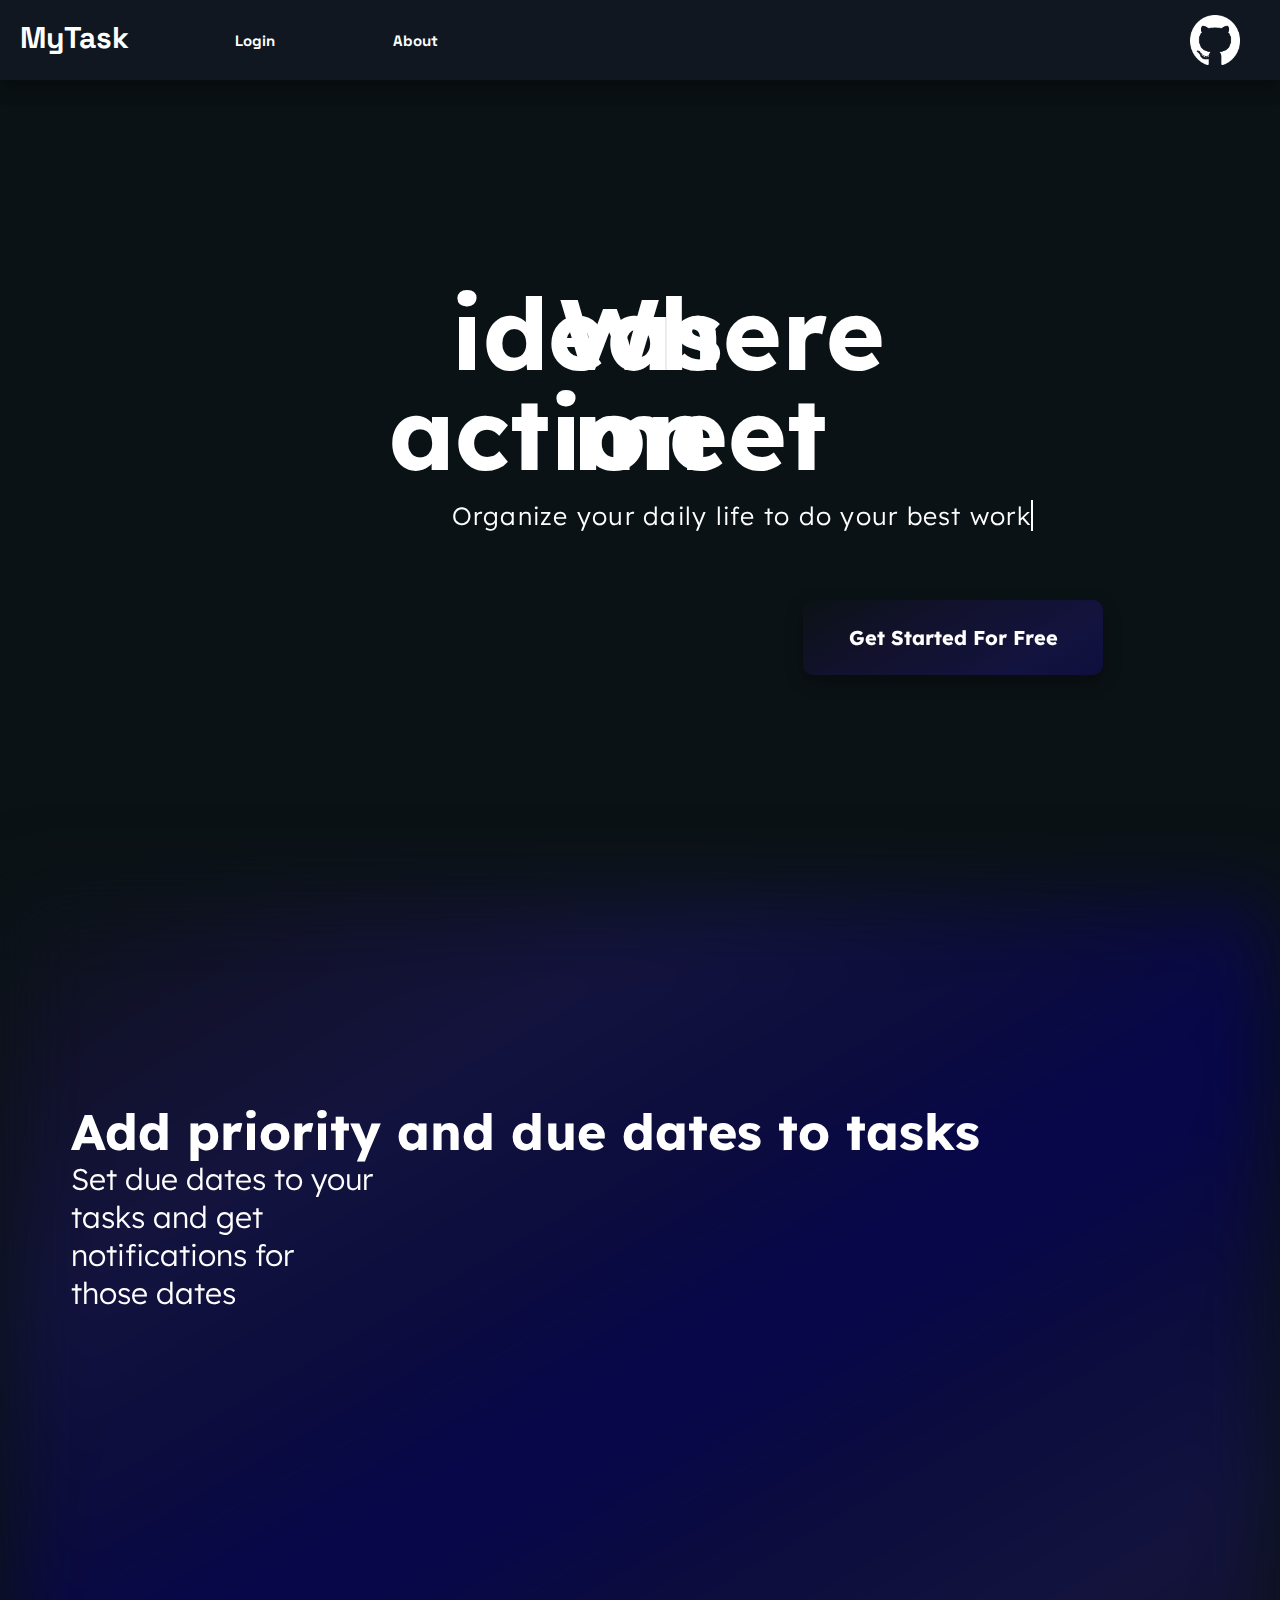
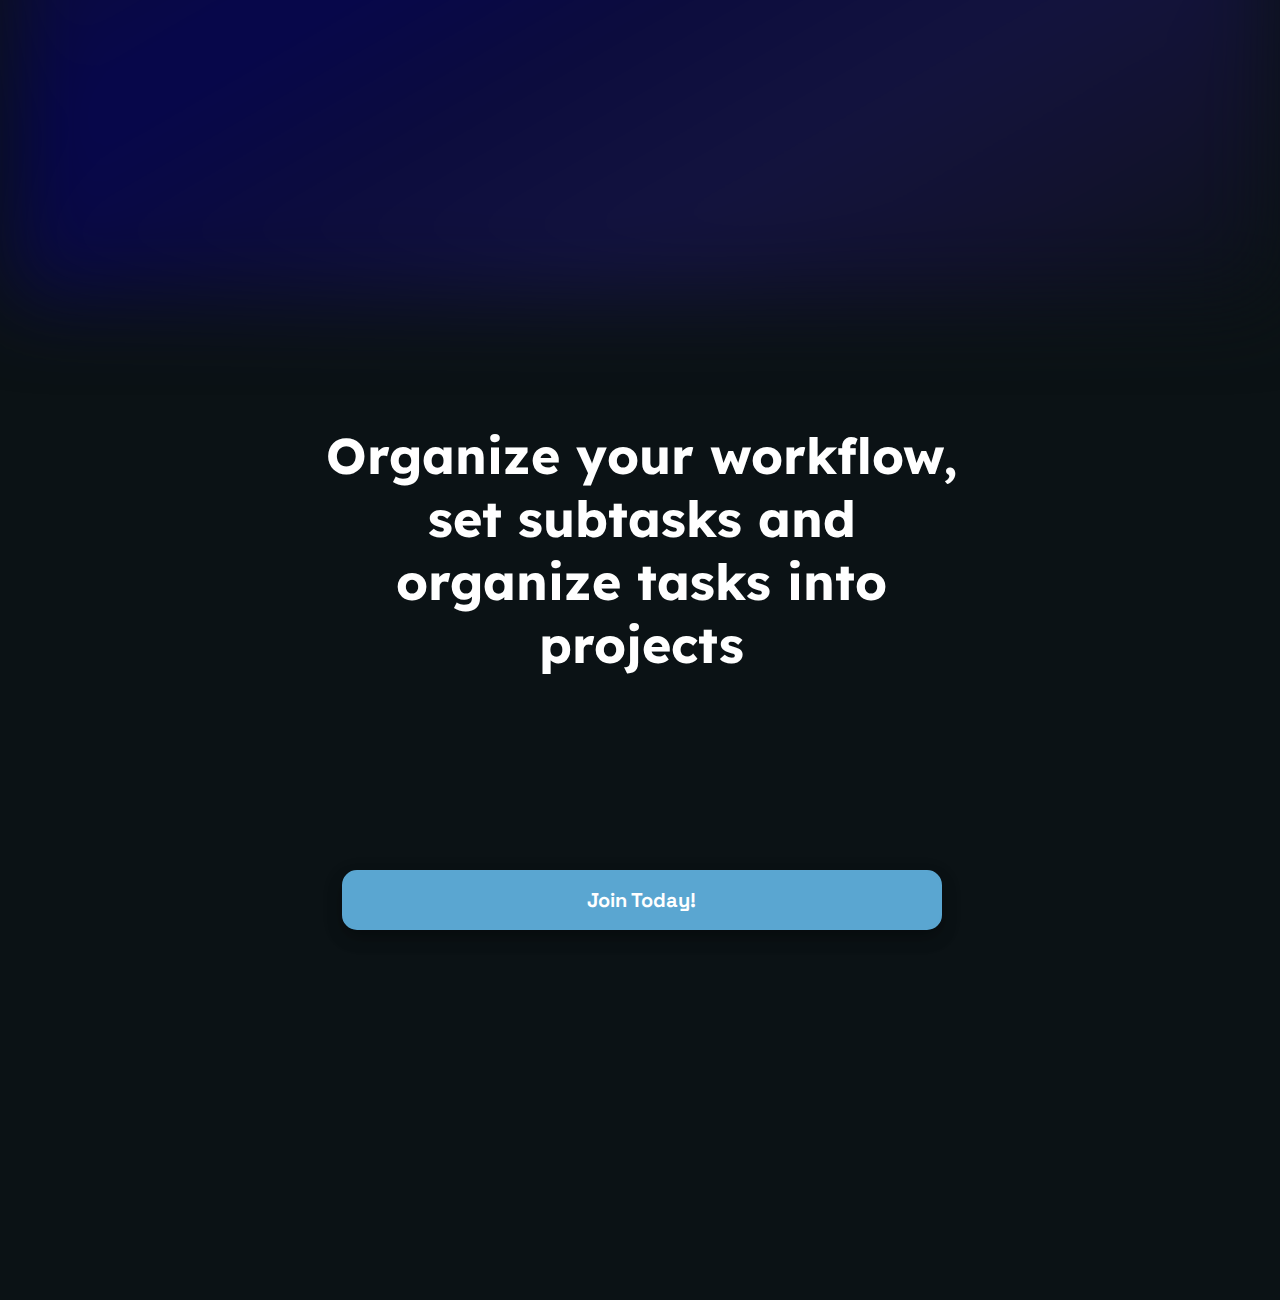
==== home.html @ af8928d4 "update" ====
<!DOCTYPE html>
<html lang="en">
<head>
    <meta charset="UTF-8">
    <meta name="viewport" content="width=device-width, initial-scale=1.0">
    <link rel="stylesheet" href="homestyle.css"/>
    <link rel="icon" type="image/x-icon" href="imgs/logo.png">
    <title>MyTask.com</title>
</head>
<body>

    <nav id="homenav">
        <p id="navtitle">MyTask</p>
        <a href="register.html">
        <button id="login">Login</button>
        </a>
        <a href="https://github.com/presigues">
            <img id="git" src="kindpng_1280233.png">
            </a>
            <a href="">
                <button id="about">About</button>
                </a>
    </nav>
    <section id="abouts">

    <p id="welcome1">Where</p>
    <p id="welcome2">ideas</p>
    <p id="welcome3">meet</p>
    <p id="welcome4">action</p>

    <p id="info1">Organize your daily life to do your best work</p>
<a href="register.html">
    <button id="try">Get Started For Free</button>
</a>
    
    </section>

    <section id="infostuff">

    </section>

    <section id="infoinfo">
        <p id="info2">Add priority and due dates to tasks</p>
        <p id="infoinfo2">Set due dates to your tasks and get notifications for those dates</p>

    
<a href="register.html">
    <button id="join">Join Today!</button>
    </a>
    </section>

    <section id="infoinfo1">
<p id="info3">Organize your workflow, set subtasks and organize tasks into projects</p>

    </section>
</body>
</html>
---- homestyle.css ----
@font-face { font-family: pixel; src: url("SpaceGrotesk-Bold.ttf"); }
@font-face { font-family: lexend; src: url("Lexend-Bold.ttf"); }
@font-face { font-family: lexendlight; src: url("Lexend-Light.ttf"); }

body{
    background-color: #0b1215;
}

#homenav{
    background-color: #101720;
    width: 100%;
    height: 100px;
   
    position: absolute;
    left: 0px;
    top: -20px;
    box-shadow: 0 8px 16px 0 rgba(0,0,0,0.2), 0 6px 20px 0 rgba(0,0,0,0.19);
}

#navtitle{
    font-family: pixel;
    color: white;
    font-size: 30px;
    position: absolute;
    left: 20px;
    top: 8px;
}

#login{
    background-color: #101720;
    border: 2px solid #101720;
    width: 150px;
    height: 50px;
    color: #ffffff;
    border-radius: 15px;
    position: absolute;
    font-size: 15px;
    font-family: pixel;
    left: 180px;
    top:35px;
    transition-duration: 0.4s;
    
}

#login:hover{
    background-color: #0b1215;
    border: 2px solid #0b1215;
}

#git{
    width: 50px;
    height: 50px;
    position: fixed;
    right: 40px;
    top: 15px;
}

#about{
    background-color: #101720;
    border: 2px solid #101720;
    width: 150px;
    height: 50px;
    color: #ffffff;
    border-radius: 15px;
    position: absolute;
    font-size: 15px;
    font-family: pixel;
    left: 340px;
    top:35px;
    transition-duration: 0.4s;
    
}

#about:hover{
    background-color: #0b1215;
    border: 2px solid #0b1215;
}

#abouts{
    width: 99%;
    height: 900px;
    position: absolute;
    top: 100px;
    
}

#welcome1{
    font-family: lexend;
    font-size: 100px;
    color: white;
    position: absolute;
    top: 70px;
    left: 12%;
    margin-left: 400px;
    margin-right: 400px;
    
    text-align: center;
    transition-duration: 0.3s;
    transition-property: transform;
    transition-timing-function: ease;
    transition-delay: 0s;

    transition: transform 0.3s;

    animation: shift 500ms ease-in-out;
}
#welcome2{
    font-family: lexend;
    font-size: 100px;
    color: white;
    position: absolute;
    top: 70px;
    right: 12%;
    margin-left: 400px;
    margin-right: 400px;
    
    text-align: center;
    transition-duration: 0.3s;
    transition-property: transform;
    transition-timing-function: ease;
    transition-delay: 0s;

    transition: transform 0.3s;

    animation: shift 800ms ease-in-out;
}
#welcome3{
    font-family: lexend;
    font-size: 100px;
    color: white;
    position: absolute;
    top: 170px;
    left: 13%;
    margin-left: 400px;
    margin-right: 400px;
    
    text-align: center;
    transition-duration: 0.3s;
    transition-property: transform;
    transition-timing-function: ease;
    transition-delay: 0s;

    transition: transform 0.3s;

    animation: shift 1200ms ease-in-out;
}

#welcome4{
    font-family: lexend;
    font-size: 100px;
    color: white;
    position: absolute;
    top: 170px;
    right: 13%;
    margin-left: 400px;
    margin-right: 400px;
    
    text-align: center;
    transition-duration: 0.3s;
    transition-property: transform;
    transition-timing-function: ease;
    transition-delay: 0s;

    transition: transform 0.3s;

    animation: shift 1400ms ease-in-out;
}

@keyframes shift {
    0%{
        filter: blur(40px);
        opacity: 0;
    
    }
    100%{
        filter: blur(0px);
        opacity: 1;
        
    }
    
}

#info1{
    font-family: lexendlight;
    font-size: 25px;
    color: white;
    position: absolute;
    top: 400px;
    left: 35%;
    overflow: hidden; 
  border-right: .10em solid #ffffff; 
  white-space: nowrap;
  margin: 0 auto; 
  letter-spacing: .05em; 
  animation: 
    typing 2s steps(40, end),
    blink-caret .75s step-end infinite;
}
    
@keyframes typing {
    from { width: 0 }
    to { width: 590px }
  }
  @keyframes blink-caret {
    from, to { border-color: transparent }
    50% { border-color: #ffffff; }
  }

#info2{
    font-family: lexend;
    font-size: 50px;
    color: white;
    position: absolute;
    top: 150px;
    left: 5%;
    
}

#infoinfo2{
    font-family: lexendlight;
    font-size: 30px;
    color: white;
    position: absolute;
    top: 230px;
    left: 5%;
    margin-right: 900px;
}

#info3{
    font-family: lexend;
    font-size: 50px;
    color: white;
    position: absolute;
    top: 200px;
    left: 50%;
    text-align: center;
    transform: translate(-50%, -50%);
    
}

#join{
    background-color: #5AA6D1;
    border: 2px solid #5AA6D1;
    width: 600px;
    height: 60px;
    color: #ffffff;
    border-radius: 15px;
    position: absolute;
    font-size: 20px;
    font-family: pixel;
    left: 50%;
    top:1600px;
    transition-duration: 0.4s;
    transform: translate(-50%, -50%);
    box-shadow: 0 8px 16px 0 rgba(0,0,0,0.2), 0 6px 20px 0 rgba(0,0,0,0.19);
    
}

#join:hover{
    background-color: #3B89BA;
    border: 2px solid #3B89BA;
}

#try{
    background-image: linear-gradient(150deg, #0b1215,#12122e, #13133f, #0c0c3d, #06064d , #0c0c3d , #13133f ,#12122e , #0b1215);
    background-size: 400%;
    font-family: lexend;
    font-size: 20px;
    color: white;
    width: 300px;
    height: 75px;
    border: transparent;
    border-radius: 10px;
    position: absolute;
    left: 795px;
    top: 500px;
   

    box-shadow: 0 8px 16px 0 rgba(0,0,0,0.2), 0 6px 20px 0 rgba(0,0,0,0.19);
   
}



@keyframes introeff {
    0%{
        opacity: 0;
        filter: blur(40px);
    }

    100%{
        opacity: 1;
        filter: blur(0px);
    }
}

#try:hover{
    animation: bg-animation 1s ease-in-out infinite alternate;
}

@keyframes bg-animation {
    0% {
        background-position: left;
    }
    100% {
        background-position: right;
    }
}

#infostuff{
    width: 99%;
    height: 1000px;
    position: absolute;
    top: 900px;
    background-image: linear-gradient(150deg, #0b1215,#12122e, #13133f, #0c0c3d, #06064d , #0c0c3d , #13133f ,#12122e , #0b1215);
   filter: blur(40px);
   z-index: -1;
}

#infoinfo{
    width: 99%;
    height: 1000px;
    position: absolute;
    top: 900px;
    z-index: 1;

}

#infoinfo1{
    width: 99%;
    height: 1000px;
    position: absolute;
    top: 1900px;
    z-index: 1;
}
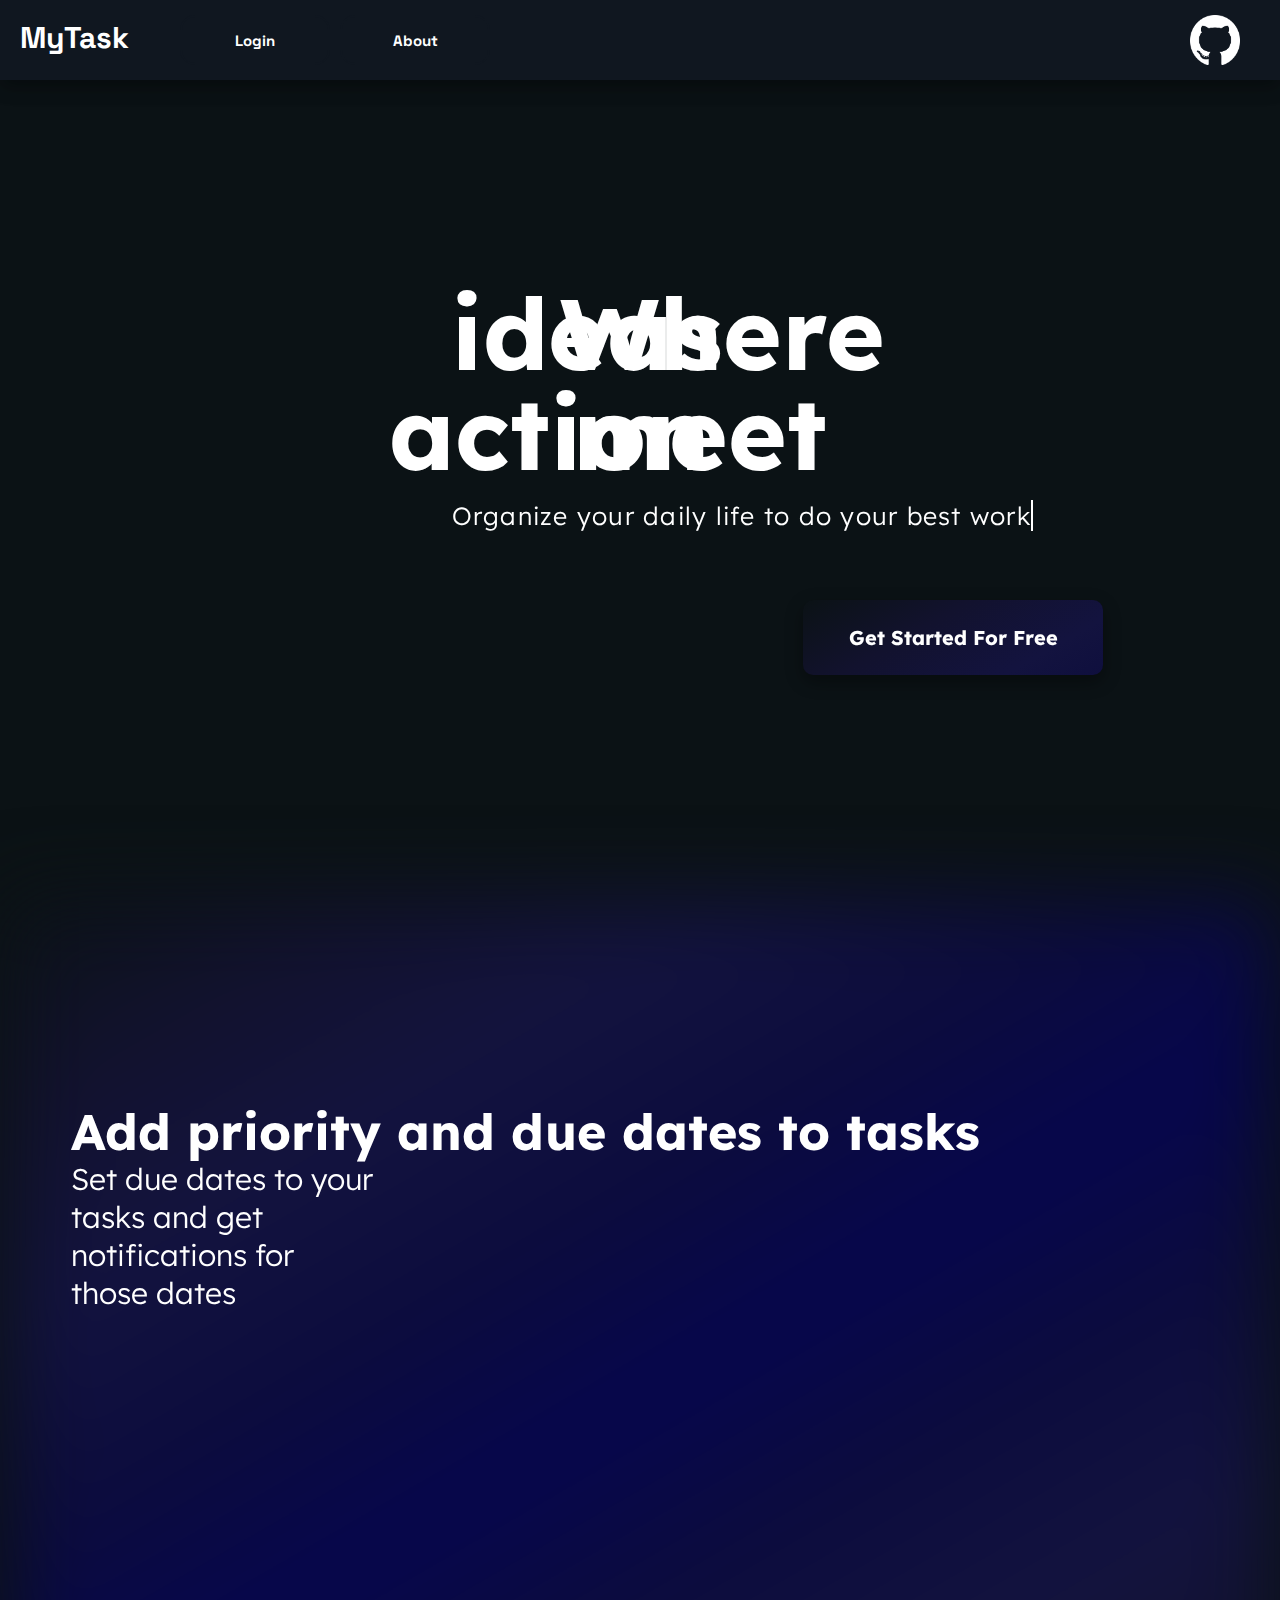
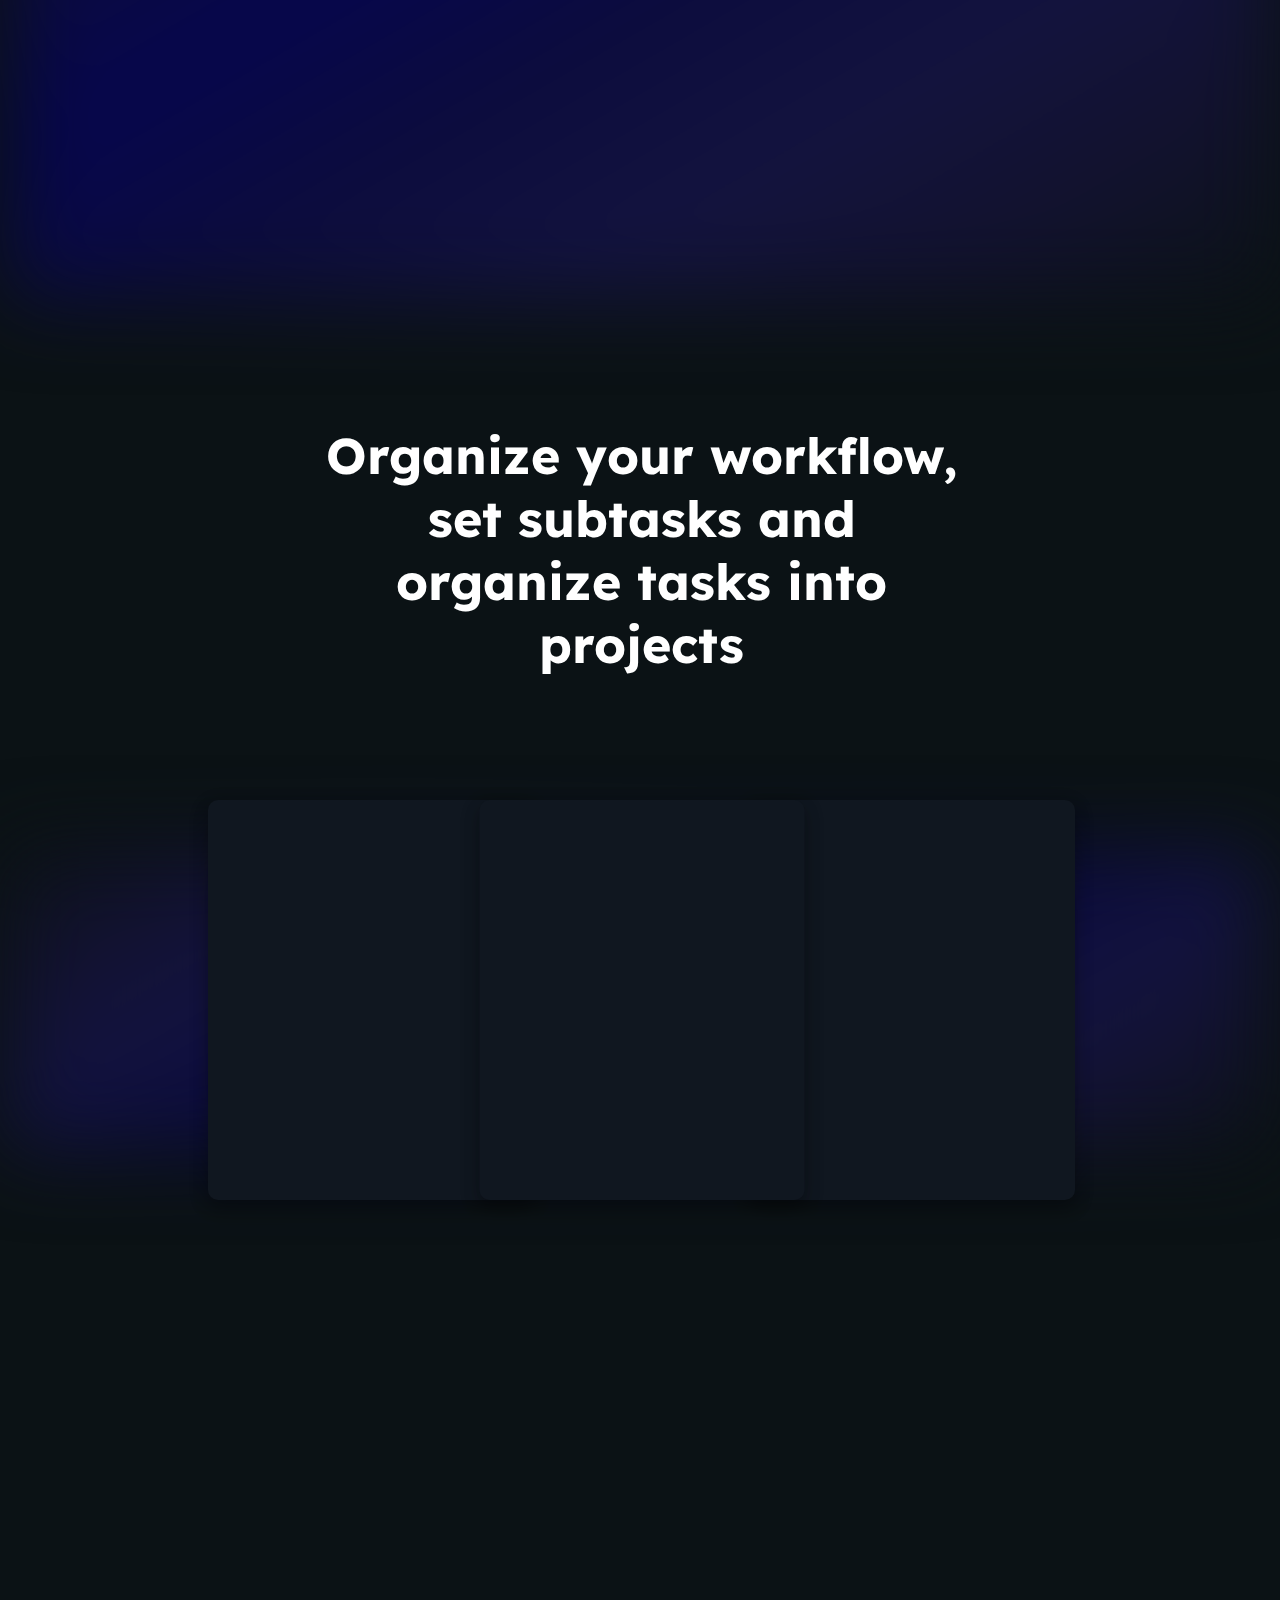
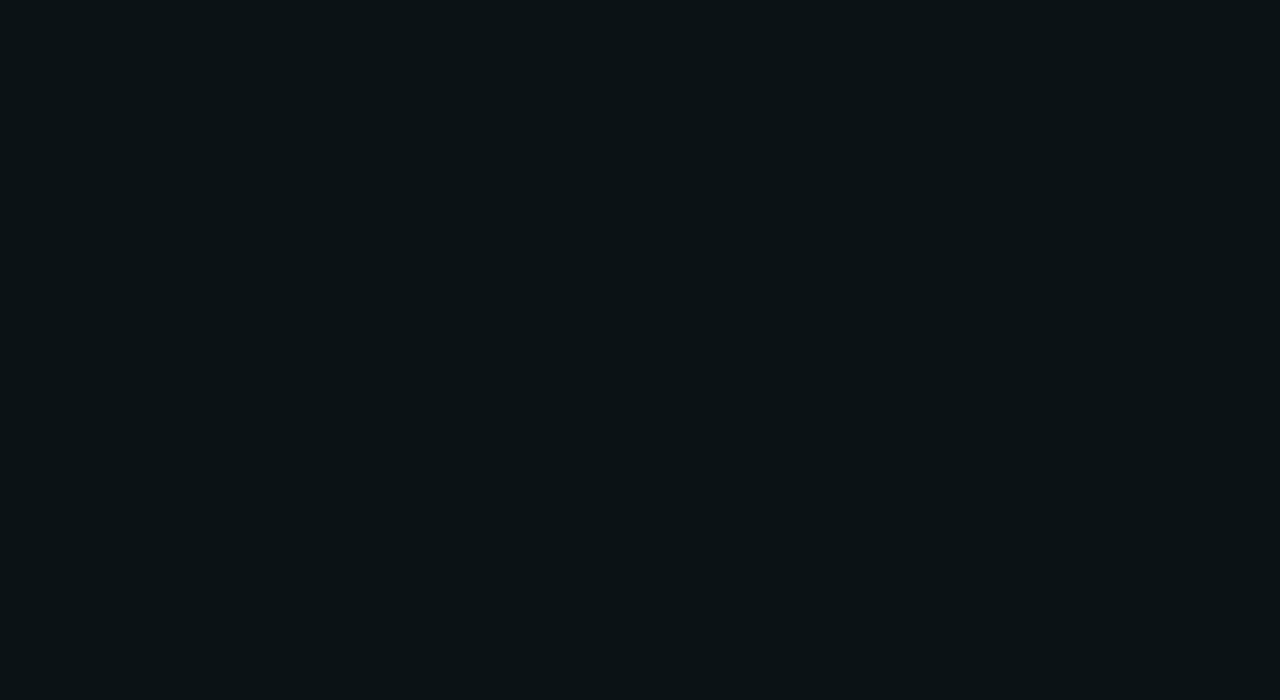
==== commit 523be8e7: "update" ====
--- a/home.html
+++ b/home.html
@@ -10,7 +10,9 @@
 <body>
 
     <nav id="homenav">
+        <a href="home.html">
         <p id="navtitle">MyTask</p>
+        </a>
         <a href="register.html">
         <button id="login">Login</button>
         </a>
@@ -44,13 +46,27 @@
         <p id="infoinfo2">Set due dates to your tasks and get notifications for those dates</p>
 
     
-<a href="register.html">
-    <button id="join">Join Today!</button>
-    </a>
+
     </section>
 
     <section id="infoinfo1">
 <p id="info3">Organize your workflow, set subtasks and organize tasks into projects</p>
+ <div id="panel1"></div>
+
+ <div id="mainpanel1">
+
+ </div>
+ <div id="mainpanel2">
+    
+ </div>
+ <div id="mainpanel3">
+    
+ </div>
+    </section>
+
+    <section id="infoinforeal2">
+
+       
 
     </section>
 </body>
--- a/homestyle.css
+++ b/homestyle.css
@@ -332,4 +332,57 @@
     position: absolute;
     top: 1900px;
     z-index: 1;
+}
+
+#infoinforeal2{
+    width: 99%;
+    height: 1000px;
+    position: absolute;
+    top: 2900px;
+    z-index: 1;
+
+}
+
+#panel1{
+    background-image: linear-gradient(150deg, #0b1215,#12122e, #13133f, #0c0c3d, #06064d , #0c0c3d , #13133f ,#12122e , #0b1215);
+    width: 99%;
+    height: 300px;
+    filter: blur(40px);
+    position: absolute;
+    top: 550px;
+
+}
+
+#mainpanel1{
+    background-color: #101720;
+    width: 325px;
+    height: 400px;
+    border-radius: 10px;
+    box-shadow: 0 8px 16px 0 rgba(0,0,0,0.2), 0 6px 20px 0 rgba(0,0,0,0.19);
+    position: absolute;
+    left: 200px;
+    top: 500px;
+}
+
+#mainpanel2{
+    background-color: #101720;
+    width: 325px;
+    height: 400px;
+    border-radius: 10px;
+    box-shadow: 0 8px 16px 0 rgba(0,0,0,0.2), 0 6px 20px 0 rgba(0,0,0,0.19);
+    position: absolute;
+    right: 200px;
+    top: 500px;
+}
+
+#mainpanel3{
+    background-color: #101720;
+    width: 325px;
+    height: 400px;
+    border-radius: 10px;
+    box-shadow: 0 8px 16px 0 rgba(0,0,0,0.2), 0 6px 20px 0 rgba(0,0,0,0.19);
+    position: absolute;
+    left: 50%;
+    top: 500px;
+    transform: translate(-50%);
 }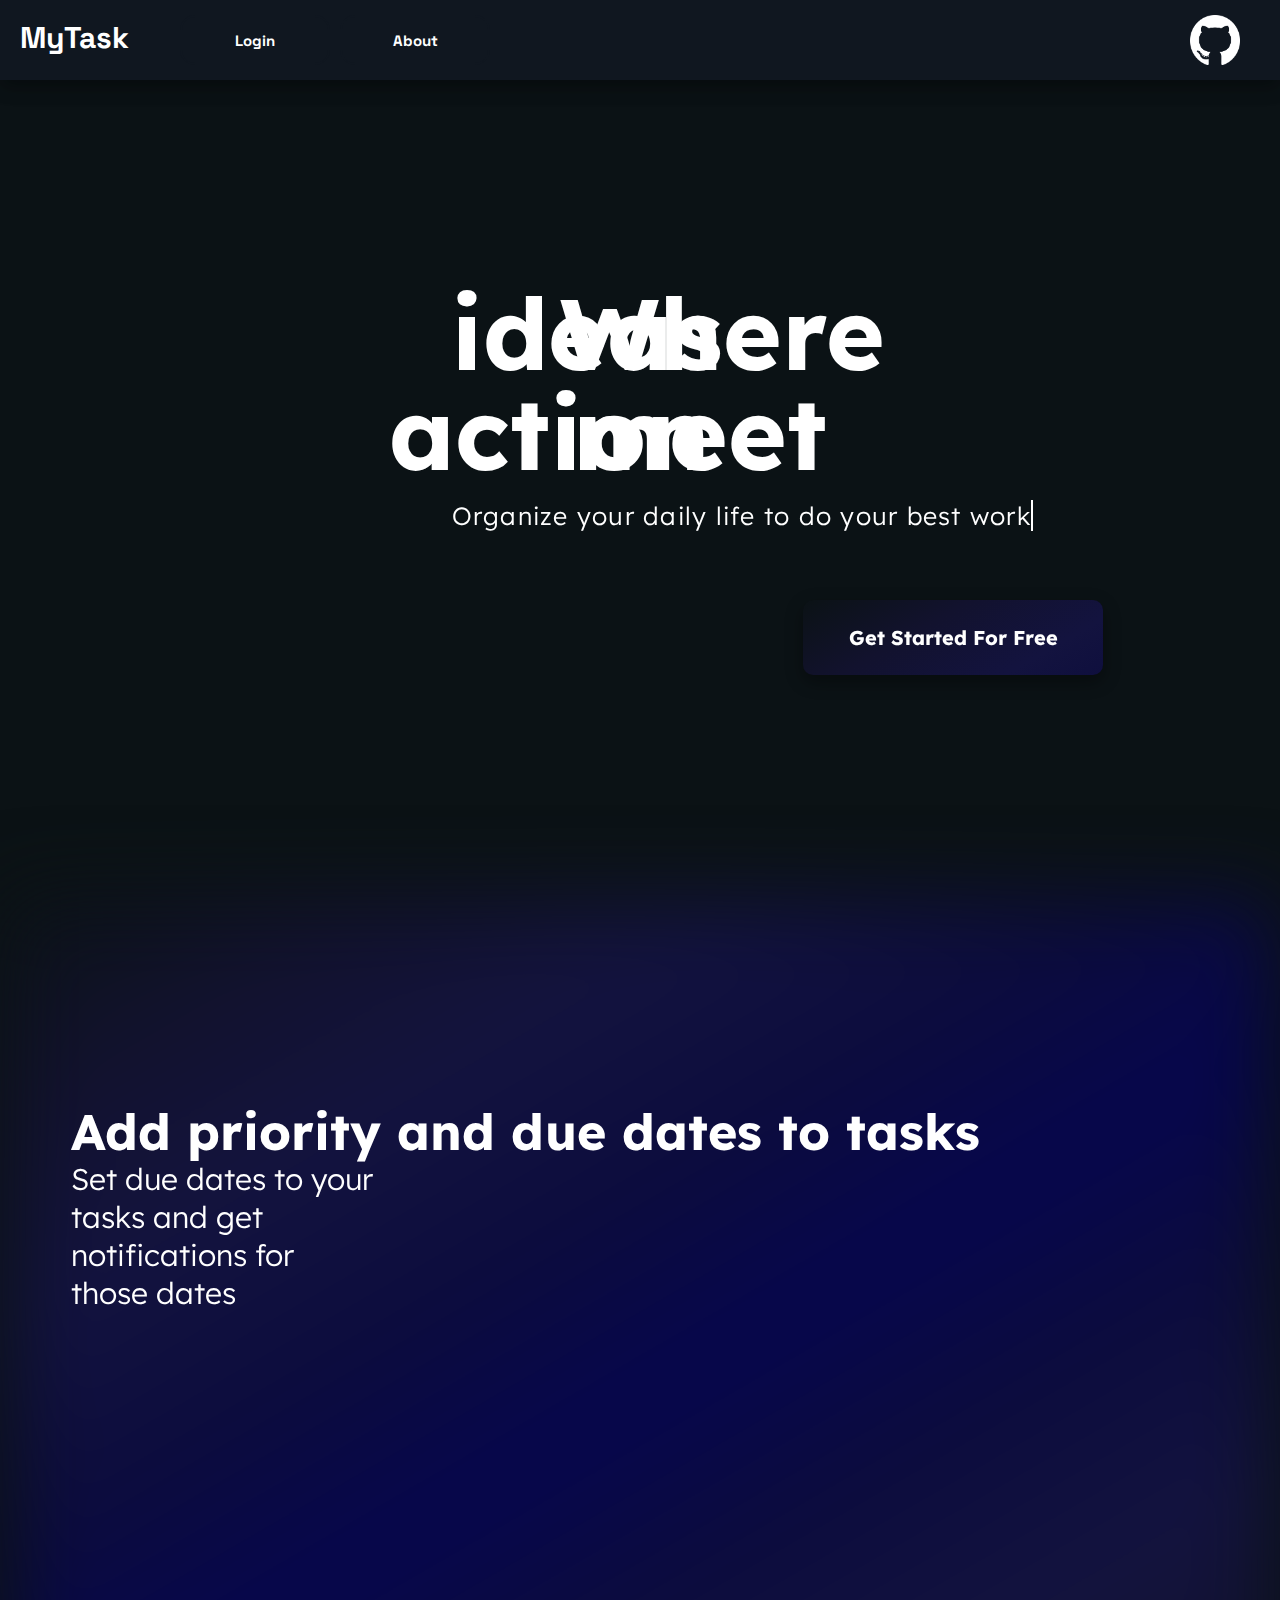
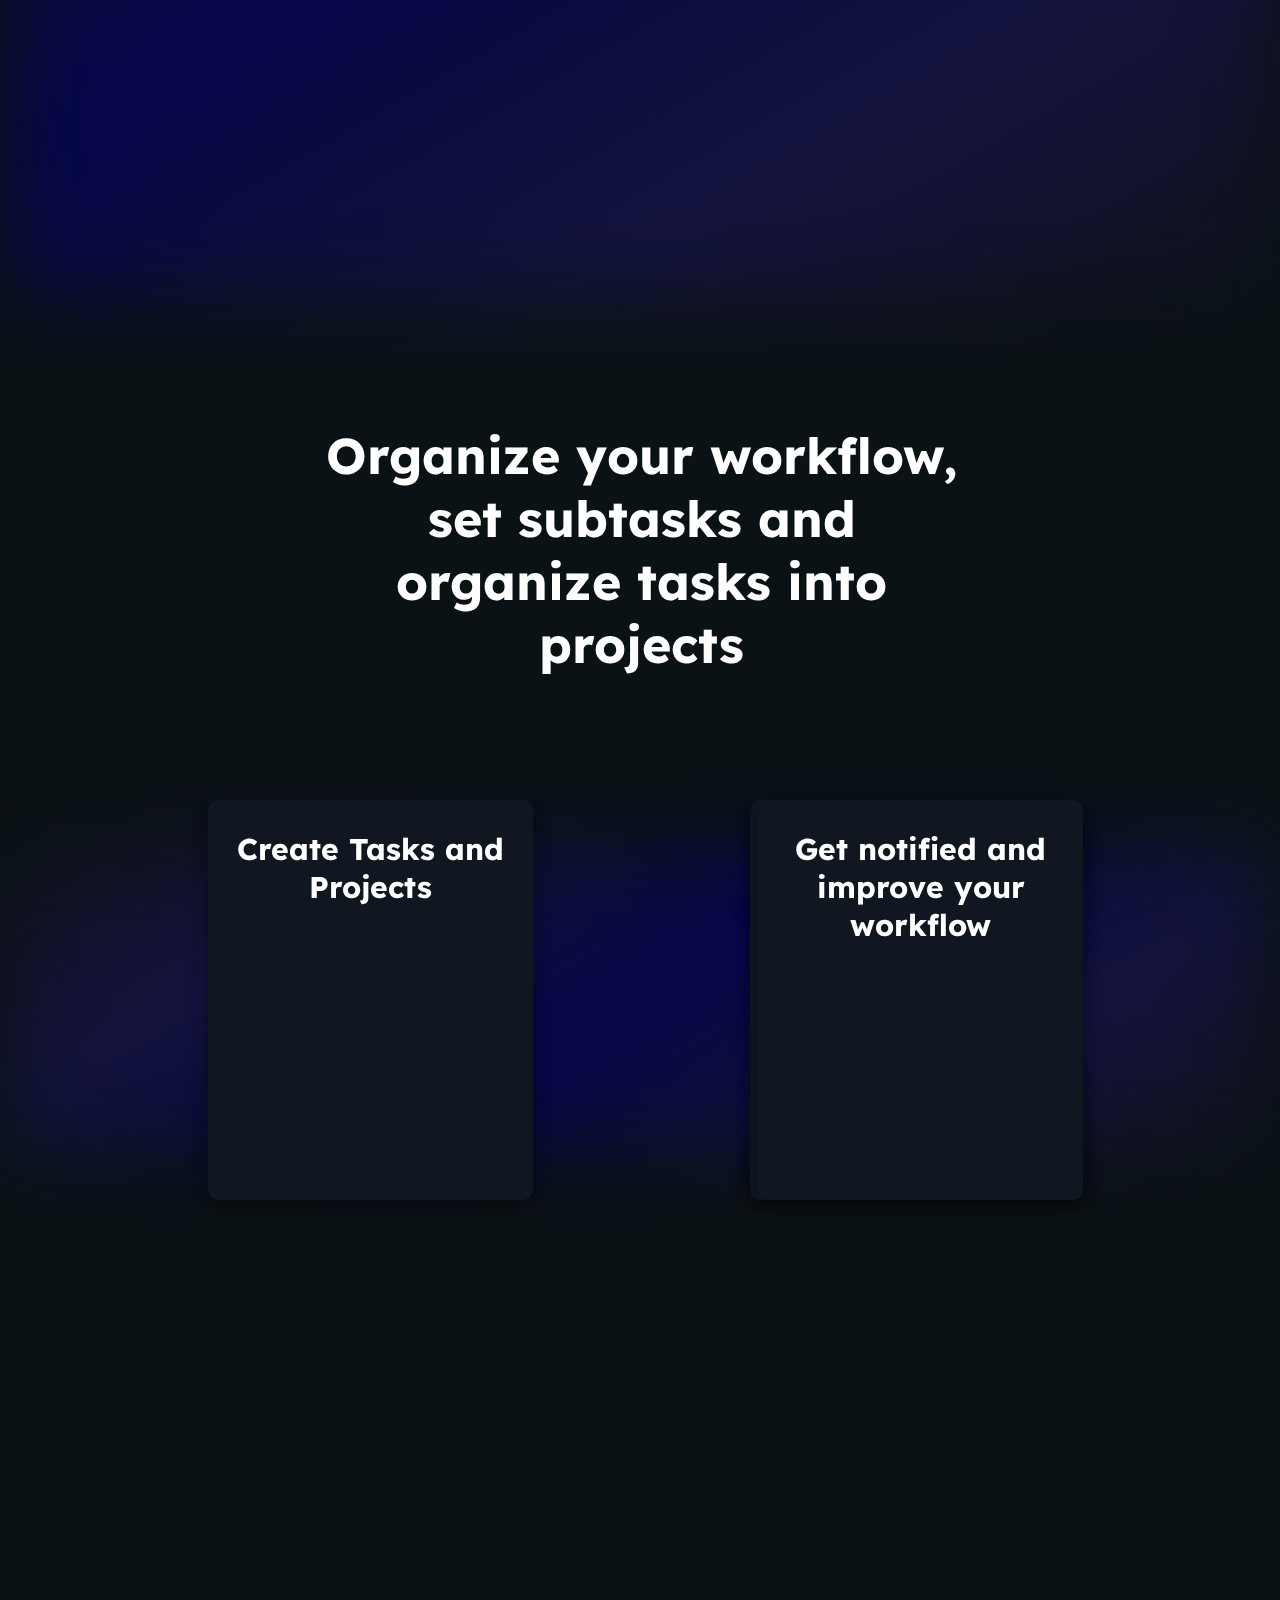
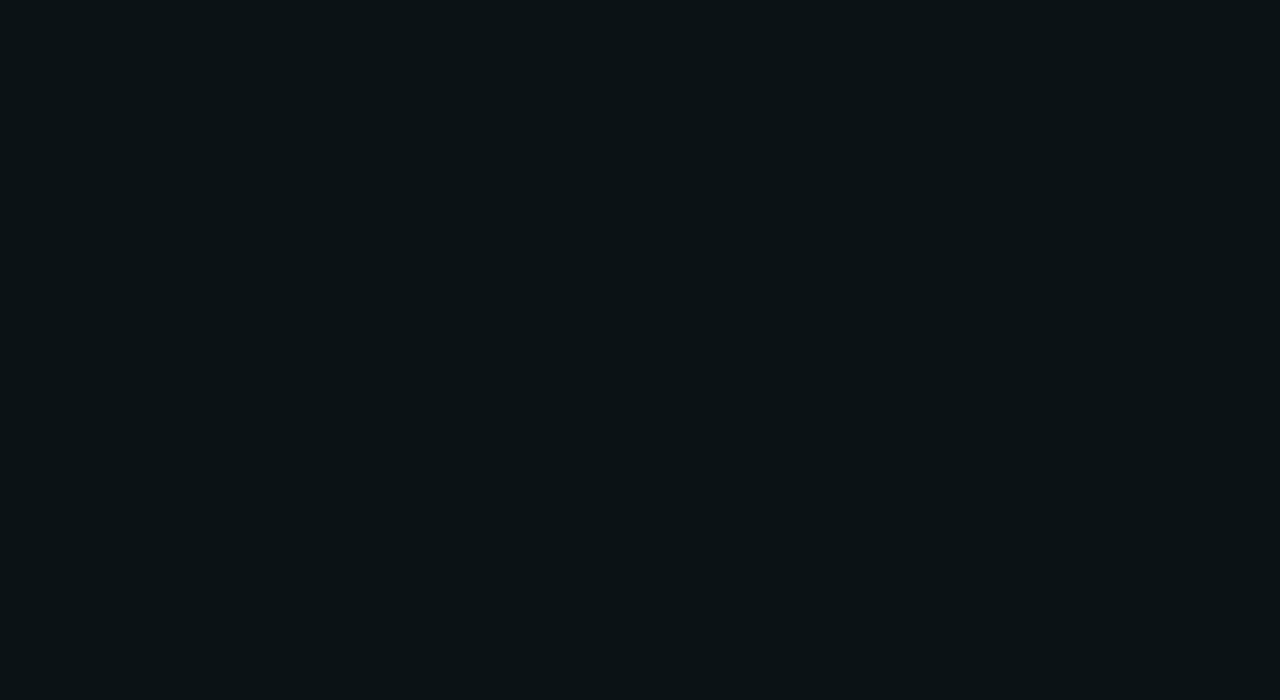
==== commit ebcb480d: "update" ====
--- a/home.html
+++ b/home.html
@@ -54,13 +54,13 @@
  <div id="panel1"></div>
 
  <div id="mainpanel1">
-
+<p id="explain1">Create Tasks and Projects</p>
  </div>
  <div id="mainpanel2">
-    
+    <p id="explain2">Set Prority and Due Dates to those tasks</p>
  </div>
  <div id="mainpanel3">
-    
+    <p id="explain3">Get notified and improve your workflow</p>
  </div>
     </section>
 
--- a/homestyle.css
+++ b/homestyle.css
@@ -362,6 +362,15 @@
     position: absolute;
     left: 200px;
     top: 500px;
+    transition-duration: 0.3s;
+    transition-property: transform;
+    transition-timing-function: ease;
+    transition-delay: 0s;
+
+    transition: transform 0.3s;
+}
+#mainpanel1:hover{
+    transform: translateY(-10px);
 }
 
 #mainpanel2{
@@ -373,7 +382,17 @@
     position: absolute;
     right: 200px;
     top: 500px;
-}
+    transition-duration: 0.3s;
+    transition-property: transform;
+    transition-timing-function: ease;
+    transition-delay: 0s;
+
+    transition: transform 0.3s;
+}
+#mainpanel2:hover{
+    transform: translateY(-10px);
+}
+
 
 #mainpanel3{
     background-color: #101720;
@@ -382,7 +401,42 @@
     border-radius: 10px;
     box-shadow: 0 8px 16px 0 rgba(0,0,0,0.2), 0 6px 20px 0 rgba(0,0,0,0.19);
     position: absolute;
-    left: 50%;
+    left: 750px;
     top: 500px;
-    transform: translate(-50%);
-}+     
+    transition-duration: 0.3s;
+    transition-property: transform;
+    transition-timing-function: ease;
+    transition-delay: 0s;
+
+    transition: transform 0.3s;
+}
+#mainpanel3:hover{
+    transform: translateY(-10px);
+}
+
+#explain1{
+    font-family: lexend;
+    font-size: 30px;
+    color: white;
+    text-align: center;
+    
+
+}
+#explain2{
+    font-family: lexend;
+    font-size: 30px;
+    color: white;
+    text-align: center;
+    
+
+
+}
+#explain3{
+    font-family: lexend;
+    font-size: 30px;
+    color: white;
+    text-align: center;
+    
+
+}
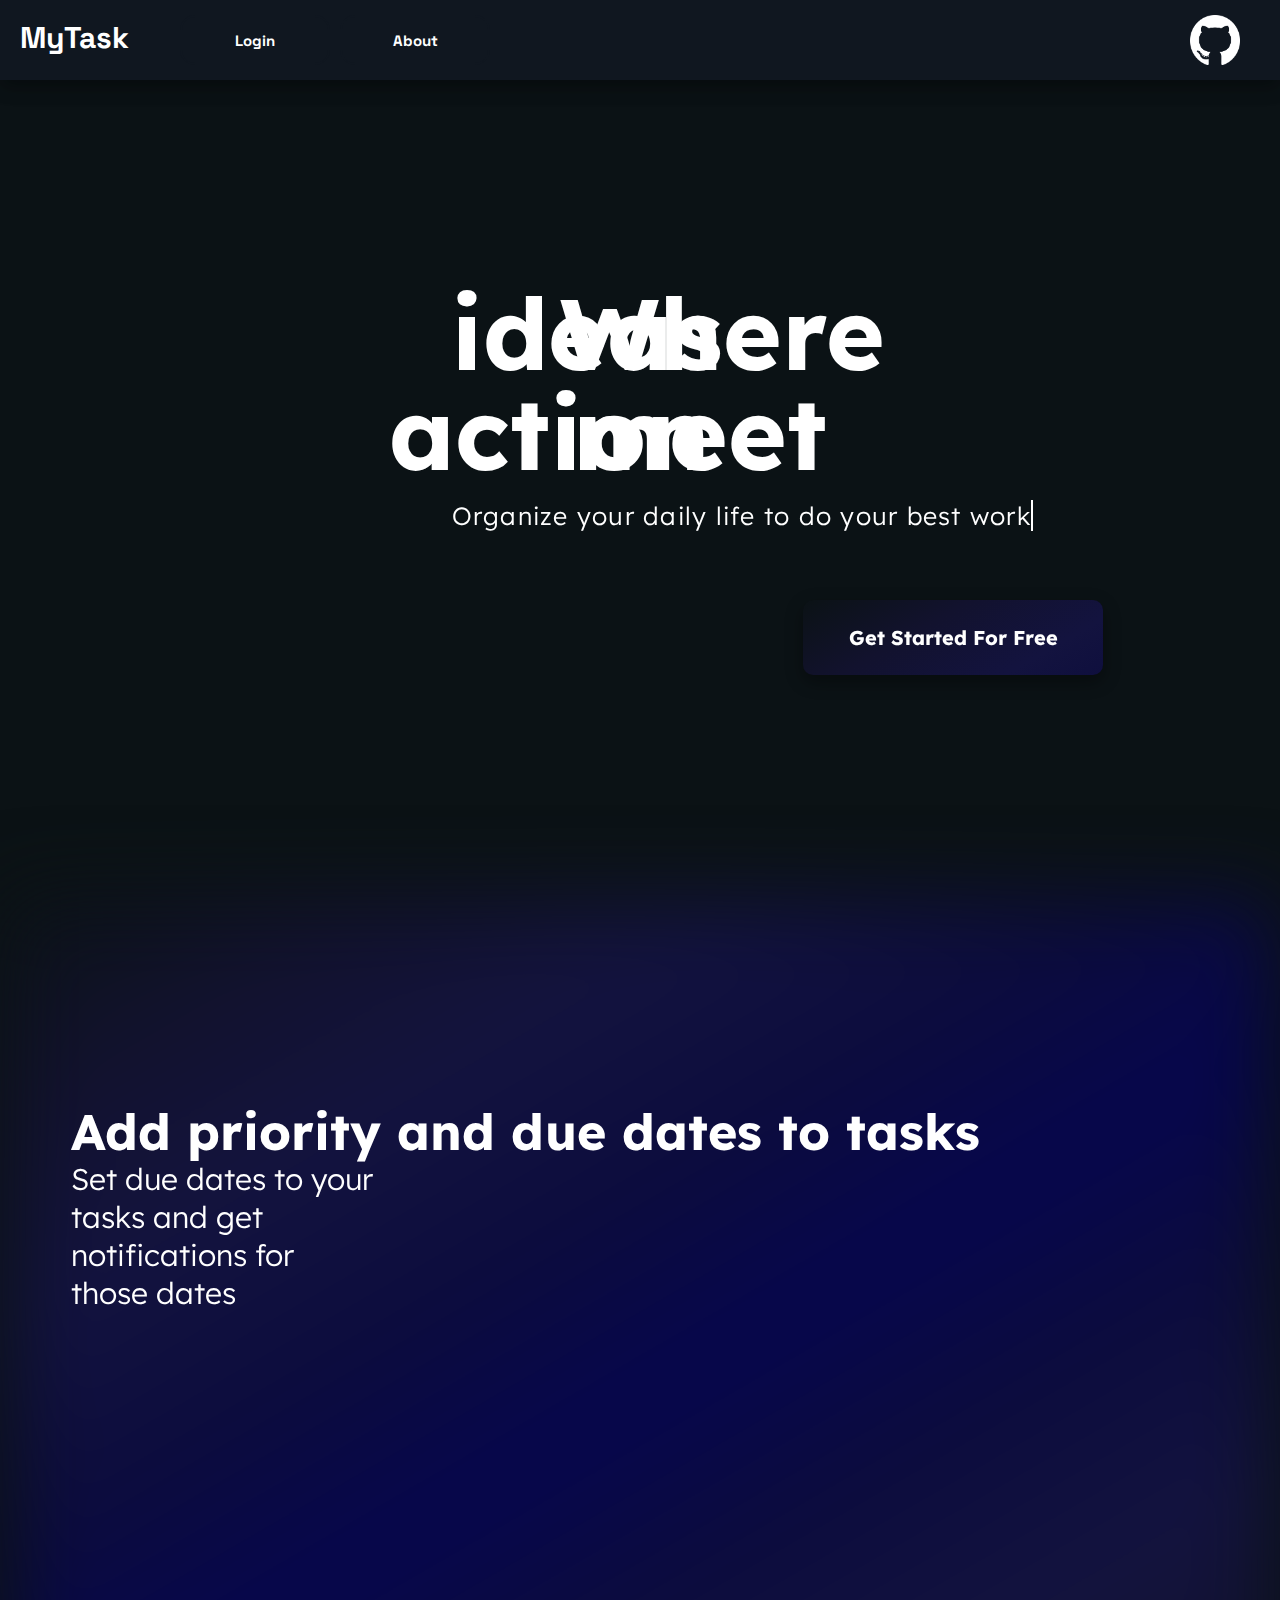
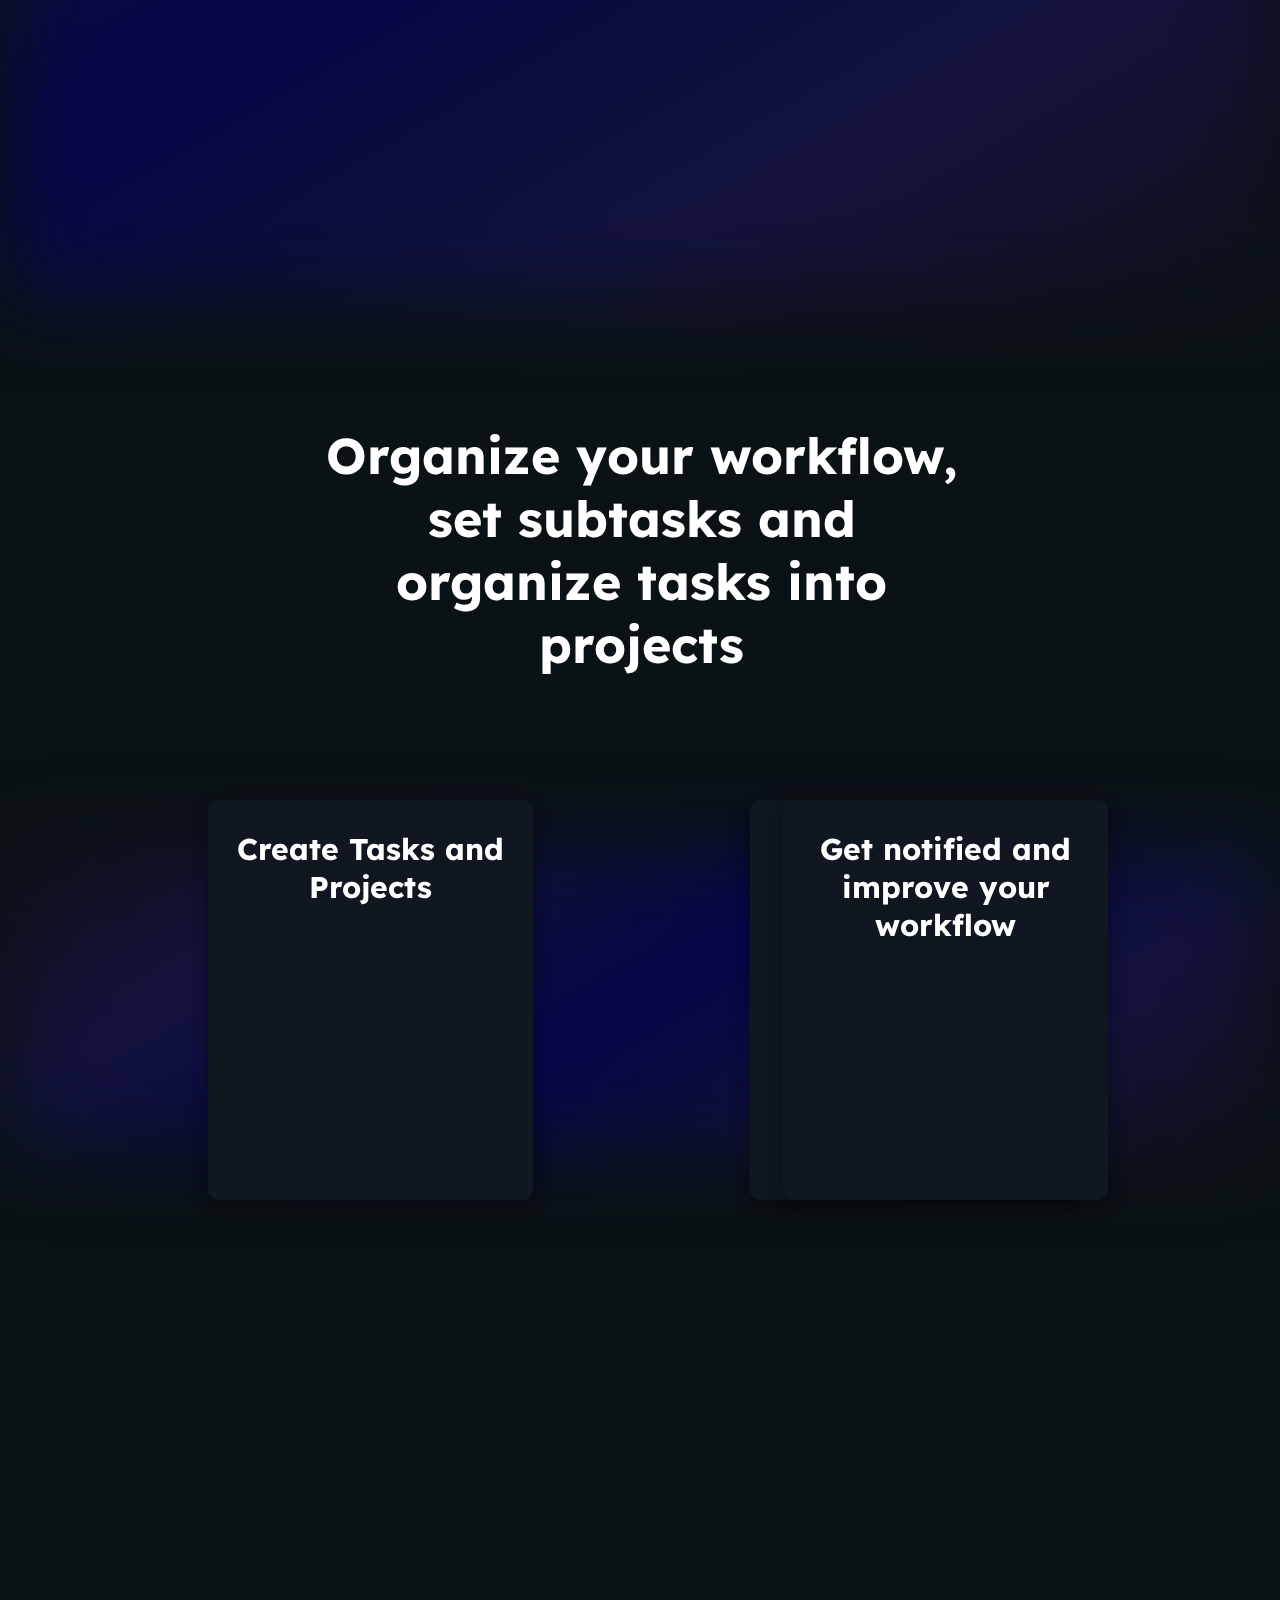
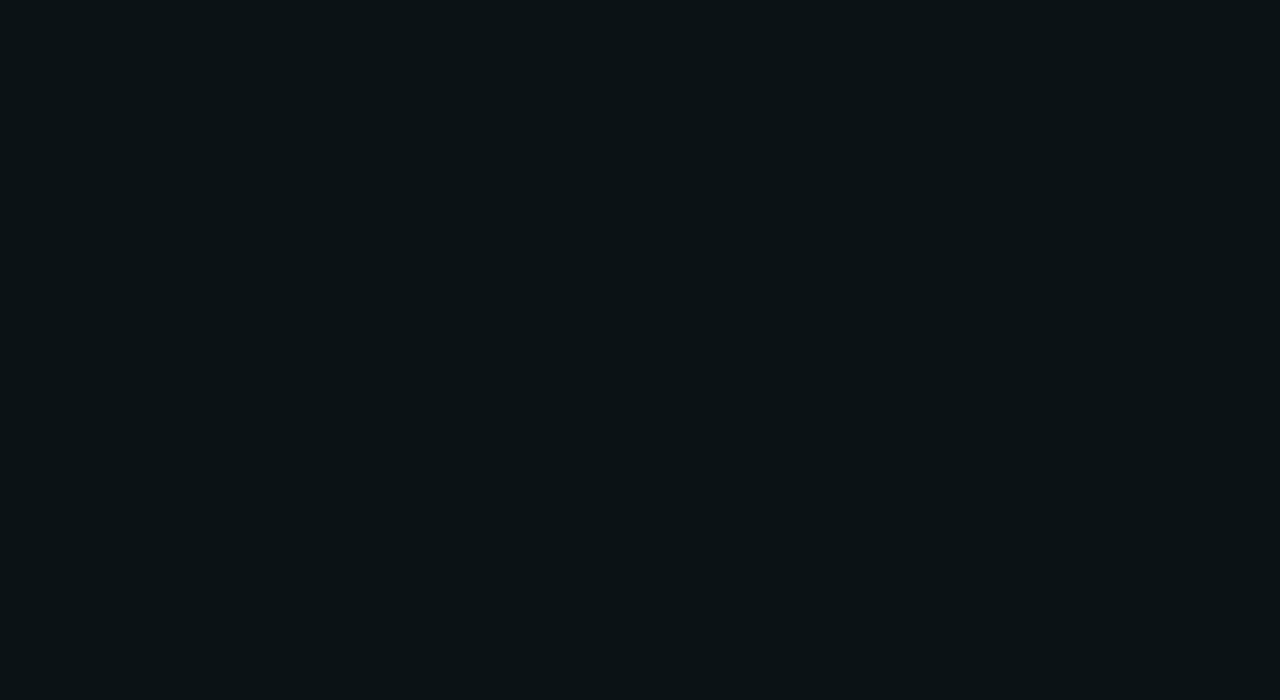
==== commit 4e85de33: "update" ====
--- a/home.html
+++ b/home.html
@@ -19,7 +19,7 @@
         <a href="https://github.com/presigues">
             <img id="git" src="kindpng_1280233.png">
             </a>
-            <a href="">
+            <a href="about.html">
                 <button id="about">About</button>
                 </a>
     </nav>
--- a/homestyle.css
+++ b/homestyle.css
@@ -401,7 +401,7 @@
     border-radius: 10px;
     box-shadow: 0 8px 16px 0 rgba(0,0,0,0.2), 0 6px 20px 0 rgba(0,0,0,0.19);
     position: absolute;
-    left: 750px;
+    left: 775px;
     top: 500px;
      
     transition-duration: 0.3s;
@@ -428,7 +428,8 @@
     font-size: 30px;
     color: white;
     text-align: center;
-    
+     margin-left: 40px;
+    margin-right: 40px;
 
 
 }
@@ -437,6 +438,7 @@
     font-size: 30px;
     color: white;
     text-align: center;
-    
-
-}
+   
+    
+
+}
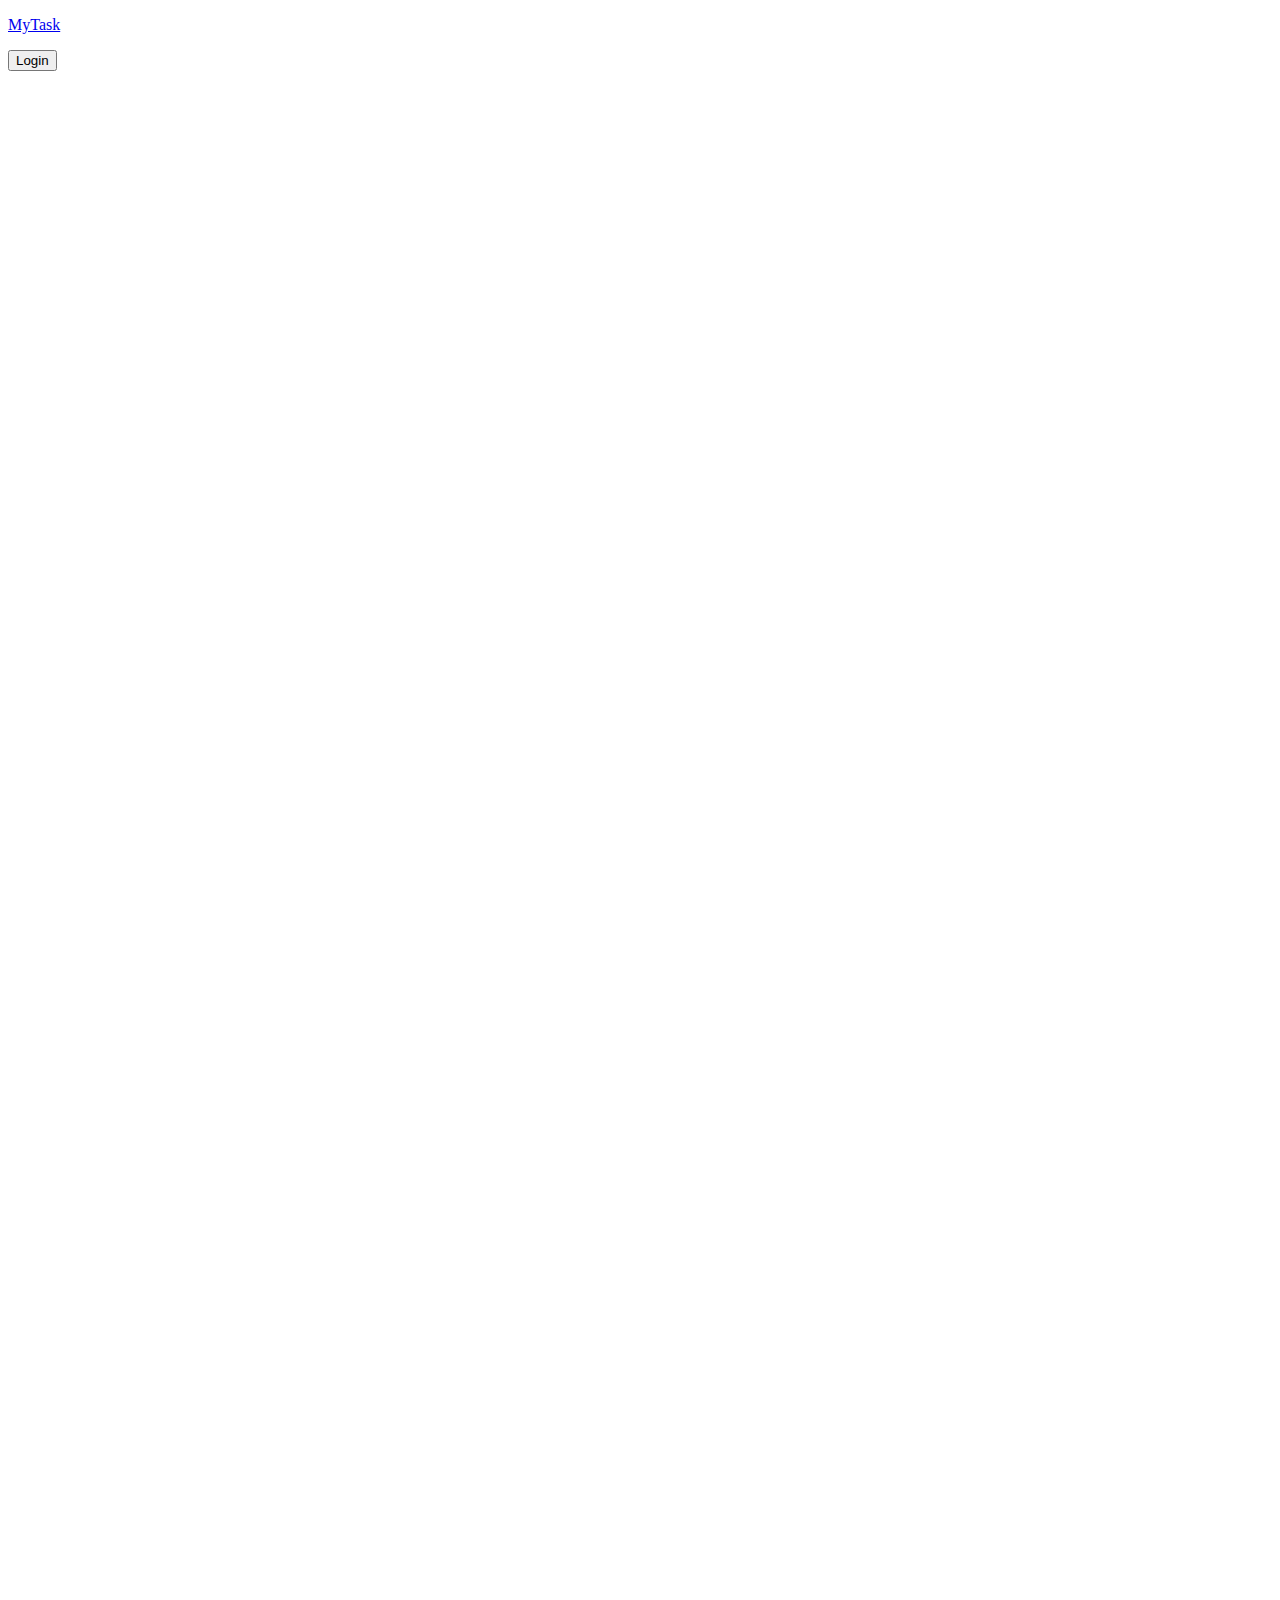
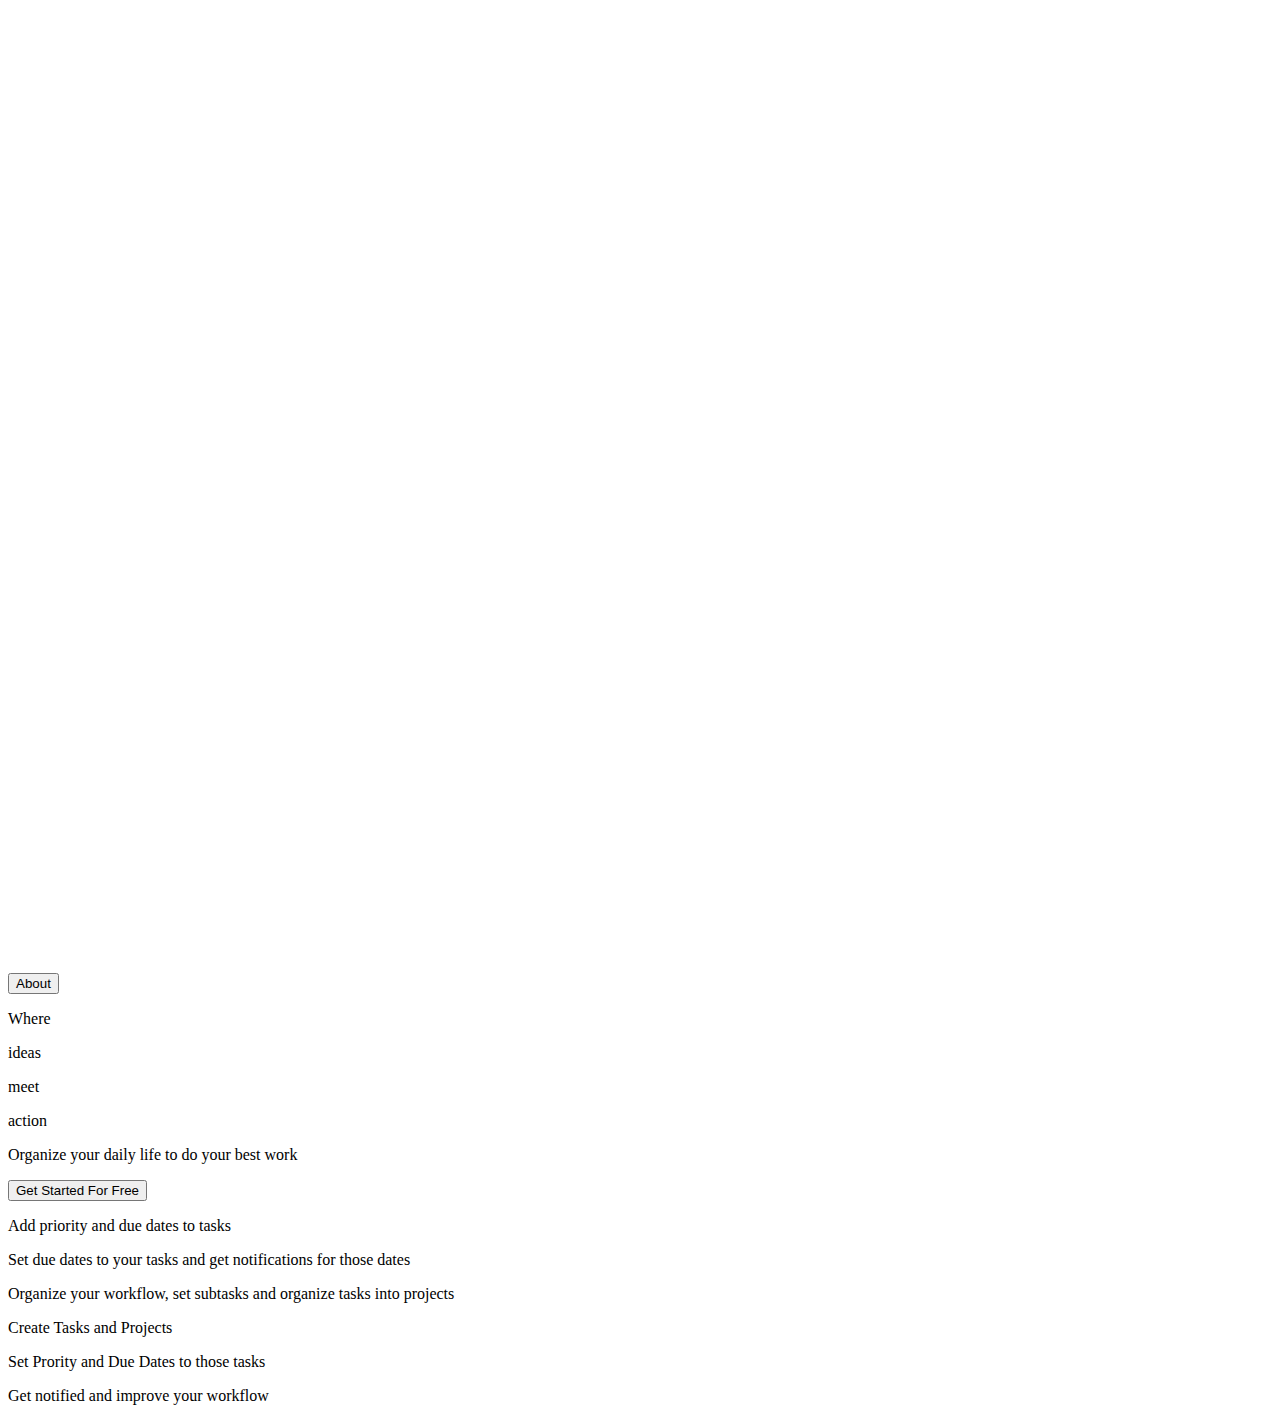
==== commit 423f22ed: "update" ====
--- a/home.html
+++ b/home.html
@@ -3,7 +3,7 @@
 <head>
     <meta charset="UTF-8">
     <meta name="viewport" content="width=device-width, initial-scale=1.0">
-    <link rel="stylesheet" href="homestyle.css"/>
+    <link rel="stylesheet" href="style/homestyle.css"/>
     <link rel="icon" type="image/x-icon" href="imgs/logo.png">
     <title>MyTask.com</title>
 </head>
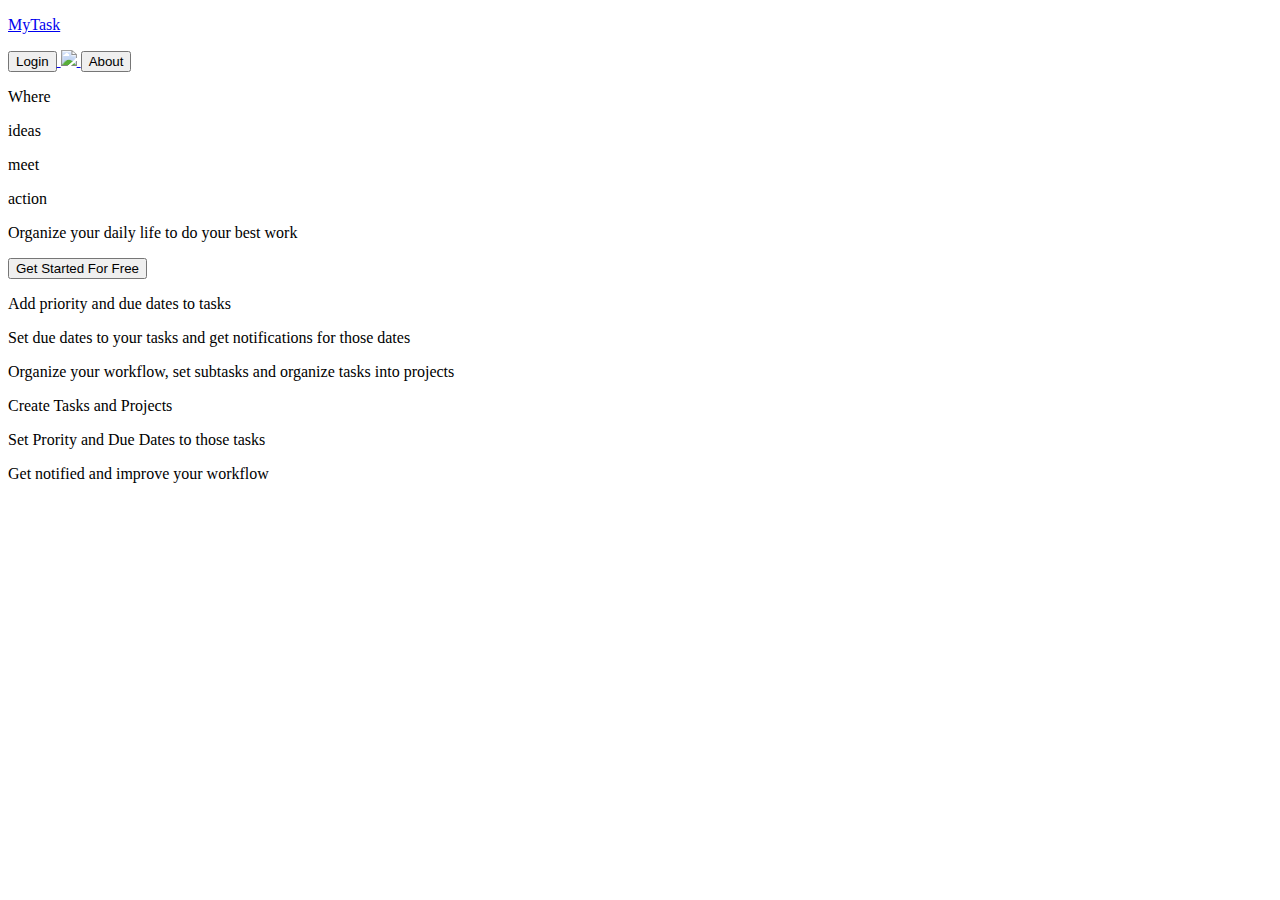
==== commit a8fdb497: "update" ====
--- a/home.html
+++ b/home.html
@@ -17,7 +17,7 @@
         <button id="login">Login</button>
         </a>
         <a href="https://github.com/presigues">
-            <img id="git" src="kindpng_1280233.png">
+            <img id="git" src="imgs/kindpng_1280233.png">
             </a>
             <a href="about.html">
                 <button id="about">About</button>
